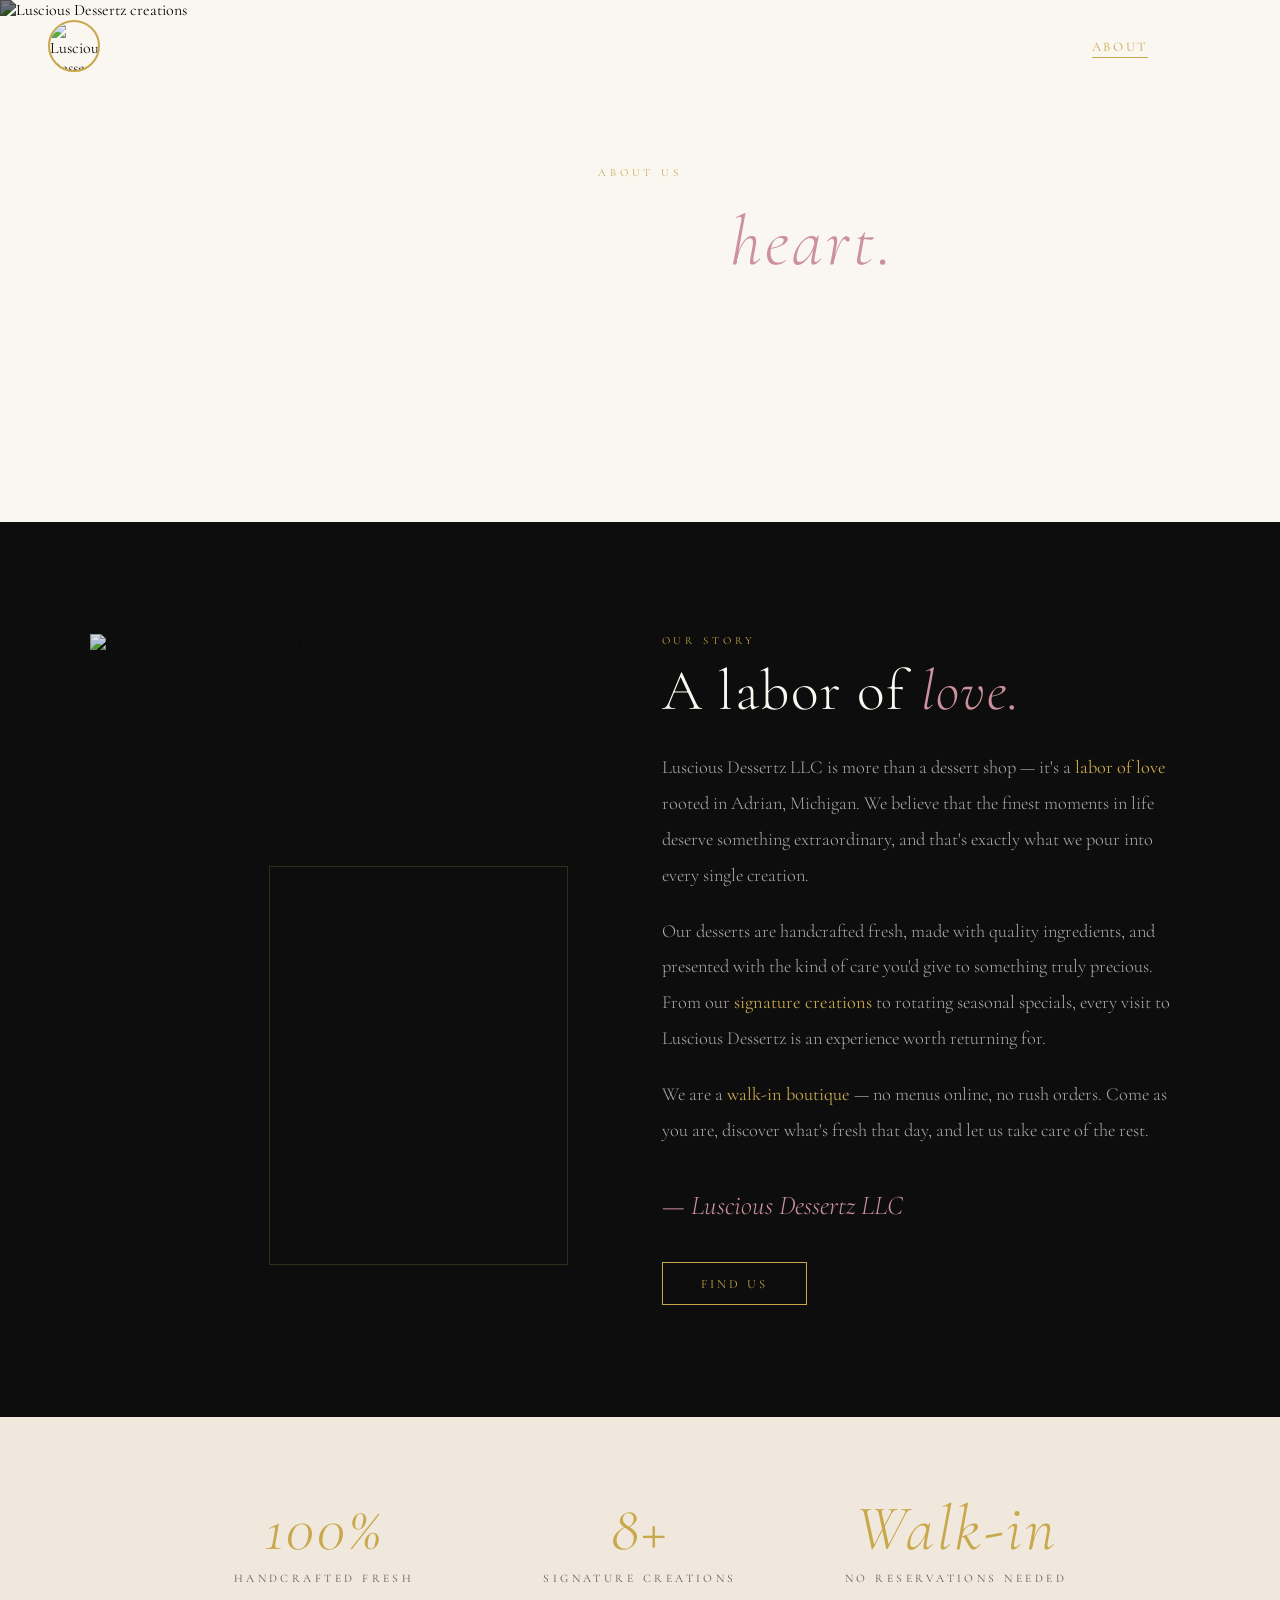
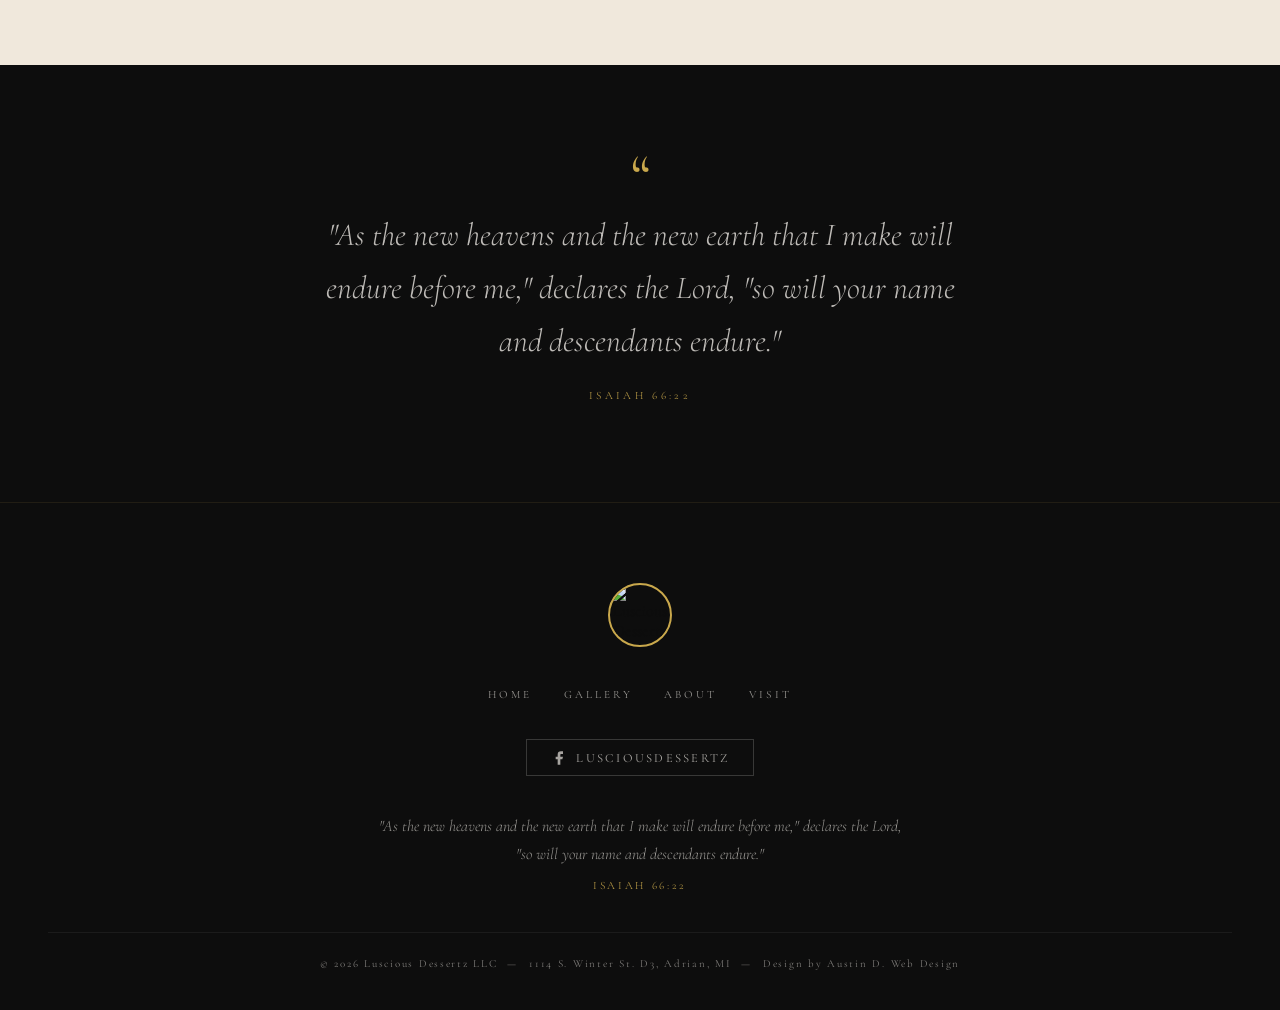
==== about.html @ 0c160906 "4-page site with Higgsfield hero, about photo updates, nav fixes Pages: - index.html: hero, ticker, " ====
<!DOCTYPE html>
<html lang="en">
<head>
  <meta charset="UTF-8" />
  <meta name="viewport" content="width=device-width, initial-scale=1.0" />
  <title>About — Luscious Dessertz LLC</title>
  <meta name="description" content="The story behind Luscious Dessertz LLC — handcrafted desserts made with love in Adrian, Michigan." />
  <link rel="preconnect" href="https://fonts.googleapis.com" />
  <link rel="preconnect" href="https://fonts.gstatic.com" crossorigin />
  <link href="https://fonts.googleapis.com/css2?family=Cormorant+Garamond:ital,wght@0,300;0,400;0,500;0,600;1,300;1,400;1,500&display=swap" rel="stylesheet" />
  <link rel="stylesheet" href="styles.css" />
</head>
<body>

<a class="skip-link" href="#main-content">Skip to main content</a>

<nav id="main-nav">
  <a class="nav-logo" href="index.html">
    <img src="https://i.postimg.cc/fTFck8Pv/9VHvm-SE-Imgur.jpg" alt="Luscious Dessertz logo" />
  </a>
  <ul class="nav-links">
    <li><a href="index.html">Home</a></li>
    <li><a href="gallery.html">Gallery</a></li>
    <li><a href="about.html" aria-current="page">About</a></li>
    <li><a href="visit.html">Visit</a></li>
  </ul>
  <button class="hamburger" id="hamburger" aria-label="Open menu">
    <span></span><span></span><span></span>
  </button>
</nav>

<div class="mobile-menu" id="mobile-menu">
  <a href="index.html" onclick="closeMobile()">Home</a>
  <a href="gallery.html" onclick="closeMobile()">Gallery</a>
  <a href="about.html" aria-current="page" onclick="closeMobile()">About</a>
  <a href="visit.html" onclick="closeMobile()">Visit</a>
</div>

<main id="main-content">

  <!-- About hero banner — social media photo -->
  <div class="about-hero">
    <img src="https://i.postimg.cc/yYjMZt0B/597808410-1660027912041155-8803360308593270931-n.jpg"
         alt="Luscious Dessertz creations" />
    <div class="about-hero-overlay">
      <p class="section-label">About Us</p>
      <h1>Made with <em>heart.</em><br />Served with grace.</h1>
    </div>
  </div>

  <!-- Story section — owner photo in split layout -->
  <section class="about-section">
    <div class="about-inner">
      <div class="about-image-wrap reveal from-left">
        <img src="https://i.postimg.cc/yYjMZt0B/597808410-1660027912041155-8803360308593270931-n.jpg"
             alt="Owner and family at Luscious Dessertz" loading="lazy" />
      </div>
      <div class="about-text reveal from-right">
        <p class="section-label">Our Story</p>
        <h2 class="section-heading">A labor of <em>love.</em></h2>
        <div class="about-body">
          <p>
            Luscious Dessertz LLC is more than a dessert shop —
            it's a <strong>labor of love</strong> rooted in Adrian, Michigan.
            We believe that the finest moments in life deserve something extraordinary,
            and that's exactly what we pour into every single creation.
          </p>
          <p>
            Our desserts are handcrafted fresh, made with quality ingredients,
            and presented with the kind of care you'd give to something truly precious.
            From our <strong>signature creations</strong> to rotating seasonal specials,
            every visit to Luscious Dessertz is an experience worth returning for.
          </p>
          <p>
            We are a <strong>walk-in boutique</strong> — no menus online, no rush orders.
            Come as you are, discover what's fresh that day,
            and let us take care of the rest.
          </p>
        </div>
        <p class="about-signature">— Luscious Dessertz LLC</p>
        <div style="margin-top:2.5rem;" class="reveal reveal-delay-2">
          <a class="btn" href="visit.html">Find Us</a>
        </div>
      </div>
    </div>
  </section>

  <!-- Stats -->
  <section class="about-stats">
    <div class="stats-grid">
      <div class="reveal">
        <div class="stat-number">100%</div>
        <div class="stat-label">Handcrafted Fresh</div>
      </div>
      <div class="reveal reveal-delay-1">
        <div class="stat-number">8+</div>
        <div class="stat-label">Signature Creations</div>
      </div>
      <div class="reveal reveal-delay-2">
        <div class="stat-number">Walk&#8209;in</div>
        <div class="stat-label">No Reservations Needed</div>
      </div>
    </div>
  </section>

  <!-- Bible verse -->
  <section class="about-verse">
    <blockquote class="reveal">
      "As the new heavens and the new earth that I make will endure before me," declares the Lord,
      "so will your name and descendants endure."
      <cite>Isaiah 66:22</cite>
    </blockquote>
  </section>

</main>

<footer>
  <div class="footer-logo">
    <img src="https://i.postimg.cc/fTFck8Pv/9VHvm-SE-Imgur.jpg" alt="Luscious Dessertz" />
  </div>
  <ul class="footer-nav">
    <li><a href="index.html">Home</a></li>
    <li><a href="gallery.html">Gallery</a></li>
    <li><a href="about.html">About</a></li>
    <li><a href="visit.html">Visit</a></li>
  </ul>
  <div class="footer-social">
    <a href="https://facebook.com/lusciousdessertz" target="_blank" rel="noopener">
      <svg width="16" height="16" viewBox="0 0 24 24" fill="currentColor"><path d="M18 2h-3a5 5 0 0 0-5 5v3H7v4h3v8h4v-8h3l1-4h-4V7a1 1 0 0 1 1-1h3z"/></svg>
      lusciousdessertz
    </a>
  </div>
  <blockquote class="footer-verse">
    "As the new heavens and the new earth that I make will endure before me," declares the Lord,
    "so will your name and descendants endure."
    <cite>Isaiah 66:22</cite>
  </blockquote>
  <div class="footer-bottom">
    <span>&copy; 2026 Luscious Dessertz LLC &nbsp;&mdash;&nbsp;</span>
    <span>1114 S. Winter St. D3, Adrian, MI &nbsp;&mdash;&nbsp;</span>
    <span>Design by Austin D. Web Design</span>
  </div>
</footer>

<script>
  const nav = document.getElementById('main-nav');
  window.addEventListener('scroll', () => {
    nav.classList.toggle('scrolled', window.scrollY > 60);
  }, { passive: true });

  const hamburger = document.getElementById('hamburger');
  const mobileMenu = document.getElementById('mobile-menu');
  hamburger.addEventListener('click', () => {
    hamburger.classList.toggle('open');
    mobileMenu.classList.toggle('open');
  });
  function closeMobile() {
    hamburger.classList.remove('open');
    mobileMenu.classList.remove('open');
  }

  const observer = new IntersectionObserver(entries => {
    entries.forEach(e => {
      if (e.isIntersecting) { e.target.classList.add('visible'); observer.unobserve(e.target); }
    });
  }, { threshold: 0.1 });
  document.querySelectorAll('.reveal').forEach(el => observer.observe(el));
</script>
</body>
</html>
---- styles.css ----
/* ─────────────────────────────────────────────────────────────
   Luscious Dessertz LLC — Shared Stylesheet
───────────────────────────────────────────────────────────── */

*, *::before, *::after { box-sizing: border-box; margin: 0; padding: 0; }

:root {
  --pink:  #CC919D;
  --gold:  #C9A84C;
  --black: #0D0D0D;
  --cream: #FAF6F0;
  --cream-dark: #F0E8DC;
  --font: 'Cormorant Garamond', Georgia, serif;
  --ease-out: cubic-bezier(0.16,1,0.3,1);
}

html { scroll-behavior: smooth; }
body { font-family: var(--font); background: var(--cream); color: var(--black); overflow-x: hidden; }
img { display: block; max-width: 100%; }
a { color: inherit; text-decoration: none; }

/* ─── Skip link ─────────────────────────────────────────────── */
.skip-link {
  position: fixed; top: -100%; left: 1rem; z-index: 9999;
  padding: 0.55rem 1.25rem; background: var(--gold); color: var(--black);
  font-size: 0.75rem; letter-spacing: 0.18em; text-transform: uppercase;
  transition: top 200ms var(--ease-out);
}
.skip-link:focus { top: 0.75rem; outline: 2px solid var(--black); outline-offset: 2px; }

/* ─── Focus & accessibility ─────────────────────────────────── */
:focus { outline: none; }
:focus-visible { outline: 2px solid var(--gold); outline-offset: 3px; }
.btn:focus-visible { outline-offset: 4px; }
a, button, .spec-card, .teaser-item, .g-card, .nav-logo { cursor: pointer; }
.btn, a, button { touch-action: manipulation; -webkit-tap-highlight-color: transparent; }

/* ─── Reduced motion ────────────────────────────────────────── */
@media (prefers-reduced-motion: reduce) {
  *, *::before, *::after {
    animation-duration: 0.01ms !important;
    animation-iteration-count: 1 !important;
    transition-duration: 0.01ms !important;
    scroll-behavior: auto !important;
  }
  .hero-bg-img { transform: scale(1); }
  .hero-scroll { opacity: 0.45; animation: none; }
  .scroll-line, .walkin-badge::before { animation: none; opacity: 1; }
  .reveal { opacity: 1 !important; transform: none !important; }
}

/* ─── Nav ───────────────────────────────────────────────────── */
nav {
  position: fixed; top: 0; left: 0; right: 0; z-index: 100;
  display: flex; align-items: center; justify-content: space-between;
  padding: 1.25rem 3rem;
  transition: background 0.5s, backdrop-filter 0.5s, padding 0.4s;
}
nav.scrolled { background: rgba(13,13,13,0.93); backdrop-filter: blur(14px); padding: 0.85rem 3rem; }
.nav-logo img {
  width: 52px; height: 52px; border-radius: 50%;
  border: 2px solid var(--gold); object-fit: cover; transition: transform 0.4s;
}
.nav-logo img:hover { transform: scale(1.06); }
.nav-links { display: flex; gap: 2.5rem; list-style: none; }
.nav-links a {
  font-size: 0.82rem; font-weight: 400; letter-spacing: 0.2em;
  text-transform: uppercase; color: var(--cream); transition: color 0.3s; position: relative;
}
.nav-links a::after {
  content: ''; position: absolute; bottom: -3px; left: 0; right: 0;
  height: 1px; background: var(--gold); transform: scaleX(0); transition: transform 0.3s;
}
.nav-links a:hover,
.nav-links a[aria-current="page"] { color: var(--gold); }
.nav-links a:hover::after,
.nav-links a[aria-current="page"]::after { transform: scaleX(1); }

.hamburger {
  display: none; flex-direction: column; gap: 5px;
  cursor: pointer; background: none; border: none; padding: 4px;
}
.hamburger span {
  display: block; width: 26px; height: 1.5px; background: var(--cream);
  transition: transform 0.35s, opacity 0.35s;
}
.hamburger.open span:nth-child(1) { transform: translateY(6.5px) rotate(45deg); }
.hamburger.open span:nth-child(2) { opacity: 0; }
.hamburger.open span:nth-child(3) { transform: translateY(-6.5px) rotate(-45deg); }

.mobile-menu {
  display: none; position: fixed; inset: 0; z-index: 99;
  background: rgba(13,13,13,0.97);
  flex-direction: column; align-items: center; justify-content: center; gap: 2.5rem;
}
.mobile-menu.open { display: flex; }
.mobile-menu a {
  font-size: 2.2rem; font-weight: 300; letter-spacing: 0.12em;
  color: var(--cream); transition: color 0.3s;
}
.mobile-menu a:hover,
.mobile-menu a[aria-current="page"] { color: var(--gold); }

/* ─── Buttons ───────────────────────────────────────────────── */
.btn {
  display: inline-block; padding: 0.8rem 2.4rem;
  font-family: var(--font); font-size: 0.78rem; font-weight: 400;
  letter-spacing: 0.24em; text-transform: uppercase;
  border: 1px solid var(--gold); color: var(--gold); background: transparent;
  cursor: pointer; transition: background 200ms var(--ease-out), color 200ms var(--ease-out);
}
.btn:hover { background: var(--gold); color: var(--black); }
.btn:active { transform: scale(0.98); }
.btn-filled { background: var(--gold); color: var(--black); }
.btn-filled:hover { background: transparent; color: var(--gold); }

/* ─── Section base ──────────────────────────────────────────── */
.section-label {
  font-size: 0.68rem; letter-spacing: 0.36em; text-transform: uppercase;
  color: var(--gold); margin-bottom: 0.8rem;
}
.section-heading {
  font-size: clamp(2.4rem, 4.5vw, 4rem); font-weight: 300;
  line-height: 1.08; letter-spacing: 0.03em;
}
.section-heading em { font-style: italic; color: var(--pink); }

/* ─── Reveal animations ─────────────────────────────────────── */
.reveal {
  opacity: 0; transform: translateY(50px);
  transition: opacity 0.95s var(--ease-out), transform 0.95s var(--ease-out);
}
.reveal.from-left  { transform: translateX(-60px); }
.reveal.from-right { transform: translateX(60px); }
.reveal.visible { opacity: 1; transform: translate(0); }
.reveal-delay-1 { transition-delay: 0.1s; }
.reveal-delay-2 { transition-delay: 0.22s; }
.reveal-delay-3 { transition-delay: 0.36s; }
.reveal-delay-4 { transition-delay: 0.5s; }

/* ─── Inner page header ─────────────────────────────────────── */
.page-header {
  padding: 10rem 3rem 5rem; background: var(--black); text-align: center;
}
.page-header .section-heading { color: var(--cream); }

/* ═══════════════════════════════════════════════════════════════
   INDEX — Hero
═══════════════════════════════════════════════════════════════ */
#hero {
  position: relative; height: 100vh; min-height: 680px;
  display: flex; align-items: flex-end; overflow: hidden;
}
.hero-bg-img {
  position: absolute; inset: 0; width: 100%; height: 100%;
  object-fit: cover; object-position: center;
  transform: scale(1.06);
  animation: heroZoom 20s ease-in-out infinite alternate;
}
@keyframes heroZoom { from { transform: scale(1.06); } to { transform: scale(1.13); } }
.hero-overlay {
  position: absolute; inset: 0;
  background: linear-gradient(to bottom,
    rgba(13,13,13,0.45) 0%,
    rgba(13,13,13,0.15) 35%,
    rgba(13,13,13,0.72) 78%,
    rgba(13,13,13,0.9) 100%);
}
.hero-content {
  position: relative; z-index: 2;
  padding: 0 3rem 5rem;
  display: flex; flex-direction: column; gap: 0.6rem;
}
.hero-title {
  font-size: clamp(3rem, 6vw, 5.5rem); font-weight: 300;
  font-style: italic; line-height: 1.0; color: var(--gold); letter-spacing: 0.04em;
  opacity: 0; transform: translateY(24px);
  transition: opacity 1.1s ease 0.5s, transform 1.1s var(--ease-out) 0.5s;
}
.hero-title.visible { opacity: 1; transform: translateY(0); }
.hero-tagline {
  font-size: clamp(0.85rem, 1.5vw, 1.05rem); font-weight: 300;
  font-style: italic; color: rgba(250,246,240,0.65); letter-spacing: 0.12em;
  opacity: 0; transform: translateY(12px);
  transition: opacity 1s ease 0.85s, transform 1s ease 0.85s;
}
.hero-tagline.visible { opacity: 1; transform: translateY(0); }
.hero-scroll {
  position: absolute; bottom: 2.5rem; left: 50%; transform: translateX(-50%);
  display: flex; flex-direction: column; align-items: center; gap: 0.5rem;
  opacity: 0; animation: fadeInScroll 1s ease 1.6s forwards; z-index: 2;
}
@keyframes fadeInScroll { to { opacity: 0.45; } }
.hero-scroll span {
  font-size: 0.6rem; letter-spacing: 0.32em; text-transform: uppercase; color: var(--cream);
}
.scroll-line {
  width: 1px; height: 44px;
  background: linear-gradient(to bottom, var(--gold), transparent);
  animation: scrollPulse 2s ease-in-out infinite;
}
@keyframes scrollPulse { 0%,100% { opacity: 0.4; transform: scaleY(1); } 50% { opacity: 1; transform: scaleY(1.15); } }

/* ─── Ticker ────────────────────────────────────────────────── */
.ticker { background: var(--gold); padding: 0.62rem 0; overflow: hidden; white-space: nowrap; }
.ticker-inner { display: inline-flex; animation: ticker 26s linear infinite; }
.ticker-inner span {
  font-size: 0.67rem; font-weight: 400; letter-spacing: 0.28em;
  text-transform: uppercase; color: var(--black); padding: 0 2.5rem;
}
.ticker-dot { padding: 0 0.2rem !important; color: rgba(13,13,13,0.35) !important; }
@keyframes ticker { from { transform: translateX(0); } to { transform: translateX(-50%); } }

/* ─── Intro strip ───────────────────────────────────────────── */
.intro-strip {
  background: var(--black); padding: 7rem 3rem;
  display: grid; grid-template-columns: 1fr 1fr; gap: 6rem; align-items: center;
}
.intro-text .section-heading { color: var(--cream); }
.intro-body {
  font-size: 1.2rem; font-weight: 300; line-height: 1.9;
  color: rgba(250,246,240,0.68); margin-top: 1.5rem;
}
.intro-body strong { color: var(--gold); font-weight: 400; }
.intro-image-wrap { position: relative; }
.intro-image-wrap::before {
  content: ''; position: absolute; inset: -14px -14px 14px 14px;
  border: 1px solid rgba(201,168,76,0.22); pointer-events: none; z-index: 0;
}
.intro-image-wrap img {
  position: relative; z-index: 1; width: 100%; aspect-ratio: 4/5;
  object-fit: cover; filter: brightness(0.9) saturate(1.1);
}

/* ─── Pull quote ────────────────────────────────────────────── */
.pull-quote { background: var(--cream-dark); padding: 6rem 3rem; text-align: center; }
.pull-quote blockquote {
  max-width: 760px; margin: 0 auto;
  font-size: clamp(1.6rem, 3.2vw, 2.6rem); font-weight: 300;
  font-style: italic; line-height: 1.5; color: var(--black); letter-spacing: 0.02em;
}
.pull-quote blockquote::before {
  content: '\201C'; display: block; font-size: 4.5rem; line-height: 0.6;
  color: var(--gold); margin-bottom: 1rem; font-style: normal;
}
.pull-quote cite {
  display: block; margin-top: 1.5rem; font-style: normal;
  font-size: 0.7rem; letter-spacing: 0.3em; text-transform: uppercase; color: var(--gold);
}

/* ─── Specialties ───────────────────────────────────────────── */
.specialties { padding: 7rem 3rem; background: var(--cream); }
.specialties-header {
  display: flex; align-items: flex-end; justify-content: space-between;
  margin-bottom: 4rem; flex-wrap: wrap; gap: 1rem;
}
.specialties-grid { display: grid; grid-template-columns: repeat(4, 1fr); gap: 1.5rem; }
.spec-card { position: relative; overflow: hidden; cursor: pointer; display: block; }
.spec-card img {
  width: 100%; aspect-ratio: 3/4; object-fit: cover; display: block;
  transition: transform 0.85s var(--ease-out), filter 0.5s;
  filter: brightness(0.92);
}
.spec-card:hover img { transform: scale(1.07); filter: brightness(1); }
.spec-card-label {
  position: absolute; bottom: 0; left: 0; right: 0;
  padding: 2.75rem 1.25rem 1.25rem;
  background: linear-gradient(to top, rgba(13,13,13,0.88) 0%, transparent 100%);
}
.spec-card-name {
  font-size: 1.05rem; font-weight: 400; font-style: italic;
  color: var(--cream); letter-spacing: 0.04em;
}

/* ─── Gallery Teaser ────────────────────────────────────────── */
.gallery-teaser { padding: 7rem 0; background: var(--black); overflow: hidden; }
.gallery-teaser-header {
  padding: 0 3rem; display: flex; align-items: flex-end;
  justify-content: space-between; margin-bottom: 3.5rem; flex-wrap: wrap; gap: 1rem;
}
.gallery-teaser-header .section-heading { color: var(--cream); }
.gallery-teaser-scroll {
  display: flex; gap: 1rem; padding: 0 3rem;
  overflow-x: auto; scrollbar-width: none; -ms-overflow-style: none;
}
.gallery-teaser-scroll::-webkit-scrollbar { display: none; }
.teaser-item { flex: 0 0 auto; width: 340px; overflow: hidden; position: relative; display: block; }
.teaser-item img {
  width: 100%; height: 420px; object-fit: cover; display: block;
  transition: transform 0.85s var(--ease-out);
}
.teaser-item:hover img { transform: scale(1.05); }
.teaser-item-caption {
  position: absolute; bottom: 0; left: 0; right: 0;
  padding: 2rem 1.25rem 1.1rem;
  background: linear-gradient(to top, rgba(13,13,13,0.78) 0%, transparent 100%);
}
.teaser-item-caption span {
  font-size: 0.82rem; font-style: italic; color: rgba(250,246,240,0.88); letter-spacing: 0.06em;
}

/* ─── Reviews ───────────────────────────────────────────────── */
.reviews { padding: 7rem 3rem; background: var(--black); }
.reviews-header { margin-bottom: 4rem; }
.reviews-header .section-heading { color: var(--cream); }
.reviews-grid { display: grid; grid-template-columns: repeat(3,1fr); gap: 1.5rem; }
.review-card {
  background: rgba(250,246,240,0.04); border: 1px solid rgba(201,168,76,0.15);
  padding: 2.5rem 2rem; display: flex; flex-direction: column; gap: 1.25rem;
}
.review-stars { color: var(--gold); font-size: 0.85rem; letter-spacing: 0.22em; }
.review-text {
  font-size: 1.1rem; font-weight: 300; font-style: italic;
  line-height: 1.85; color: rgba(250,246,240,0.78); flex: 1;
}
.review-author {
  font-size: 0.7rem; letter-spacing: 0.28em; text-transform: uppercase;
  color: var(--gold); padding-top: 0.5rem; border-top: 1px solid rgba(201,168,76,0.2);
}

/* ─── Info band ─────────────────────────────────────────────── */
.info-band {
  background: var(--black); border-top: 1px solid rgba(201,168,76,0.12);
  padding: 5rem 3rem; display: grid; grid-template-columns: repeat(3,1fr); gap: 3rem; text-align: center;
}
.info-cell { display: flex; flex-direction: column; align-items: center; gap: 1rem; }
.info-icon {
  width: 48px; height: 48px; border: 1px solid rgba(201,168,76,0.32); border-radius: 50%;
  display: flex; align-items: center; justify-content: center;
}
.info-icon svg { width: 20px; height: 20px; stroke: var(--gold); fill: none; stroke-width: 1.5; }
.info-cell-title { font-size: 0.68rem; letter-spacing: 0.32em; text-transform: uppercase; color: var(--gold); }
.info-cell-body { font-size: 1.1rem; font-weight: 300; line-height: 1.7; color: var(--cream); }
.info-cell-body a { color: var(--pink); transition: color 0.3s; }
.info-cell-body a:hover { color: var(--gold); }
.info-cell-body em { font-size: 0.9em; color: rgba(250,246,240,0.55); }

/* ═══════════════════════════════════════════════════════════════
   GALLERY PAGE
═══════════════════════════════════════════════════════════════ */
.gallery-section { padding: 4rem 3rem 8rem; background: var(--cream); }
.gallery-grid { columns: 3; column-gap: 1.25rem; }
.gallery-grid .g-card {
  break-inside: avoid; margin-bottom: 1.25rem; overflow: hidden; position: relative; cursor: zoom-in;
}
.gallery-grid .g-card img {
  width: 100%; display: block;
  transition: transform 0.7s var(--ease-out), filter 0.5s;
  filter: brightness(0.95) saturate(1.05);
}
.gallery-grid .g-card:hover img { transform: scale(1.04); filter: brightness(1) saturate(1.1); }
.gallery-caption-overlay {
  position: absolute; bottom: 0; left: 0; right: 0;
  padding: 2rem 1.25rem 1.1rem;
  background: linear-gradient(to top, rgba(13,13,13,0.8) 0%, transparent 100%);
  opacity: 0; transition: opacity 0.4s;
}
.g-card:hover .gallery-caption-overlay { opacity: 1; }
.gallery-caption-overlay span {
  font-size: 0.82rem; font-style: italic; letter-spacing: 0.08em; color: var(--cream);
}
.lightbox {
  display: none; position: fixed; inset: 0; z-index: 200;
  background: rgba(13,13,13,0.96); align-items: center; justify-content: center; cursor: zoom-out;
}
.lightbox.open { display: flex; }
.lightbox img { max-width: 90vw; max-height: 90vh; object-fit: contain; border: 1px solid rgba(201,168,76,0.2); }
.lightbox-close {
  position: absolute; top: 1.5rem; right: 2rem; font-size: 2rem;
  color: var(--cream); background: none; border: none; cursor: pointer;
  opacity: 0.55; transition: opacity 0.3s, color 0.3s;
}
.lightbox-close:hover { opacity: 1; color: var(--gold); }

/* ═══════════════════════════════════════════════════════════════
   ABOUT PAGE
═══════════════════════════════════════════════════════════════ */
.about-hero { position: relative; height: 58vh; min-height: 400px; overflow: hidden; }
.about-hero img { width: 100%; height: 100%; object-fit: cover; object-position: center 40%; filter: brightness(0.48); }
.about-hero-overlay {
  position: absolute; inset: 0;
  display: flex; flex-direction: column; align-items: center; justify-content: center;
  text-align: center; gap: 0.75rem;
}
.about-hero-overlay .section-label { color: var(--gold); }
.about-hero-overlay h1 {
  font-size: clamp(2.8rem, 5.5vw, 5.5rem); font-weight: 300;
  color: var(--cream); letter-spacing: 0.05em; line-height: 1.08;
}
.about-hero-overlay h1 em { font-style: italic; color: var(--pink); }

.about-section { background: var(--black); padding: 7rem 3rem; }
.about-inner {
  max-width: 1100px; margin: 0 auto;
  display: grid; grid-template-columns: 1fr 1.15fr; gap: 7rem; align-items: start;
}
.about-image-wrap { position: relative; }
.about-image-wrap::after {
  content: ''; position: absolute; bottom: -18px; right: -18px;
  width: 65%; height: 65%; border: 1px solid rgba(201,168,76,0.2); pointer-events: none;
}
.about-image-wrap img { width: 100%; aspect-ratio: 3/4; object-fit: cover; filter: brightness(0.88) saturate(1.05); }
.about-text .section-heading { color: var(--cream); }
.about-body {
  font-size: 1.15rem; font-weight: 300; line-height: 1.95;
  color: rgba(250,246,240,0.68); margin-top: 1.75rem;
}
.about-body p + p { margin-top: 1.25rem; }
.about-body strong { color: var(--gold); font-weight: 400; }
.about-signature { margin-top: 2.5rem; font-size: 1.7rem; font-style: italic; font-weight: 300; color: var(--pink); }

.about-stats { background: var(--cream-dark); padding: 5rem 3rem; }
.stats-grid {
  max-width: 900px; margin: 0 auto;
  display: grid; grid-template-columns: repeat(3, 1fr); gap: 3rem; text-align: center;
}
.stat-number {
  font-size: clamp(2.5rem, 5vw, 4.5rem); font-weight: 300; font-style: italic;
  color: var(--gold); line-height: 1; letter-spacing: 0.04em;
}
.stat-label {
  font-size: 0.72rem; letter-spacing: 0.3em; text-transform: uppercase;
  color: rgba(13,13,13,0.65); margin-top: 0.6rem;
}

.about-verse { background: var(--black); padding: 6rem 3rem; text-align: center; }
.about-verse blockquote {
  max-width: 660px; margin: 0 auto;
  font-size: clamp(1.3rem, 2.6vw, 2rem); font-weight: 300;
  font-style: italic; line-height: 1.65; color: rgba(250,246,240,0.75);
}
.about-verse blockquote::before {
  content: '\201C'; display: block; font-size: 4rem; line-height: 0.5;
  color: var(--gold); margin-bottom: 1rem; font-style: normal;
}
.about-verse cite {
  display: block; margin-top: 1.25rem; font-style: normal;
  font-size: 0.7rem; letter-spacing: 0.3em; text-transform: uppercase; color: var(--gold);
}

/* ═══════════════════════════════════════════════════════════════
   VISIT PAGE
═══════════════════════════════════════════════════════════════ */
.visit-hero {
  position: relative; min-height: 42vh; background: var(--black);
  display: flex; flex-direction: column; justify-content: flex-end;
  padding: 10rem 3rem 4rem; overflow: hidden;
}
.visit-hero::before {
  content: ''; position: absolute; inset: 0;
  background: radial-gradient(ellipse at 30% 60%, rgba(201,168,76,0.07) 0%, transparent 65%);
}
.visit-hero .section-label { color: var(--gold); position: relative; }
.visit-hero .section-heading { color: var(--cream); position: relative; }

.visit-map-section { display: grid; grid-template-columns: 1fr 1fr; min-height: 600px; }
.visit-map { position: relative; overflow: hidden; background: #111; }
.visit-map iframe { width: 100%; height: 100%; border: none; filter: grayscale(0.25) contrast(1.05); min-height: 500px; }
.visit-details {
  background: var(--cream-dark); padding: 5rem 4.5rem;
  display: flex; flex-direction: column; justify-content: center; gap: 2.75rem;
}
.visit-detail { display: flex; flex-direction: column; gap: 0.4rem; }
.visit-detail-label { font-size: 0.65rem; letter-spacing: 0.32em; text-transform: uppercase; color: var(--gold); }
.visit-detail-value { font-size: 1.15rem; font-weight: 300; color: var(--black); line-height: 1.65; }
.visit-detail-value a { color: var(--pink); transition: color 0.3s; }
.visit-detail-value a:hover { color: var(--gold); }

.walkin-badge {
  display: inline-flex; align-items: center; gap: 0.65rem;
  padding: 0.7rem 1.5rem; border: 1px solid rgba(204,145,157,0.5);
  font-size: 0.72rem; letter-spacing: 0.2em; text-transform: uppercase;
  color: var(--pink); width: fit-content;
}
.walkin-badge::before {
  content: ''; width: 6px; height: 6px; border-radius: 50%;
  background: var(--pink); animation: blink 2s ease-in-out infinite;
}
@keyframes blink { 0%,100% { opacity: 1; } 50% { opacity: 0.2; } }

.visit-hours-section { background: var(--black); padding: 5rem 3rem; }
.visit-hours-inner { max-width: 900px; margin: 0 auto; }
.hours-header { margin-bottom: 3rem; }
.hours-header .section-heading { color: var(--cream); }
.hours-table { width: 100%; border-collapse: collapse; }
.hours-table tr { border-bottom: 1px solid rgba(201,168,76,0.1); }
.hours-table tr:last-child { border-bottom: none; }
.hours-table td { padding: 1.1rem 0; font-size: 1.1rem; font-weight: 300; color: rgba(250,246,240,0.72); }
.hours-table td:last-child { text-align: right; color: var(--gold); }
.hours-table .hours-closed td { color: rgba(250,246,240,0.3); }
.hours-table .hours-closed td:last-child { color: rgba(250,246,240,0.3); }

/* ═══════════════════════════════════════════════════════════════
   FOOTER
═══════════════════════════════════════════════════════════════ */
footer {
  background: var(--black); border-top: 1px solid rgba(201,168,76,0.1);
  padding: 5rem 3rem 2.5rem;
  display: flex; flex-direction: column; align-items: center; gap: 2.25rem; text-align: center;
}
.footer-logo img { width: 64px; height: 64px; border-radius: 50%; border: 2px solid var(--gold); object-fit: cover; }
.footer-nav { display: flex; gap: 2rem; list-style: none; flex-wrap: wrap; justify-content: center; }
.footer-nav a { font-size: 0.7rem; letter-spacing: 0.26em; text-transform: uppercase; color: rgba(250,246,240,0.58); transition: color 0.3s; }
.footer-nav a:hover { color: var(--gold); }
.footer-verse { max-width: 540px; font-size: 1rem; font-style: italic; font-weight: 300; line-height: 1.75; color: rgba(250,246,240,0.58); }
.footer-verse cite { display: block; margin-top: 0.5rem; font-style: normal; font-size: 0.7rem; letter-spacing: 0.24em; text-transform: uppercase; color: var(--gold); }
.footer-social a {
  display: inline-flex; align-items: center; gap: 0.6rem;
  font-size: 0.78rem; letter-spacing: 0.18em; text-transform: uppercase;
  color: rgba(250,246,240,0.65); border: 1px solid rgba(250,246,240,0.18);
  padding: 0.6rem 1.5rem; transition: color 0.3s, border-color 0.3s;
}
.footer-social a:hover { color: var(--gold); border-color: var(--gold); }
.footer-bottom {
  width: 100%; display: flex; align-items: center; justify-content: center;
  padding-top: 1.5rem; border-top: 1px solid rgba(250,246,240,0.06);
  font-size: 0.68rem; letter-spacing: 0.16em; color: rgba(250,246,240,0.48);
  flex-wrap: wrap; gap: 0.4rem;
}
.footer-bottom a { color: var(--gold); transition: opacity 0.3s; }
.footer-bottom a:hover { opacity: 0.7; }

/* ═══════════════════════════════════════════════════════════════
   RESPONSIVE
═══════════════════════════════════════════════════════════════ */
@media (max-width: 900px) {
  nav { padding: 1rem 1.5rem; }
  nav.scrolled { padding: 0.7rem 1.5rem; }
  .nav-links { display: none; }
  .hamburger { display: flex; }
  .hero-content { padding: 0 1.5rem 4.5rem; }
  .intro-strip { grid-template-columns: 1fr; padding: 5rem 1.5rem; gap: 3rem; }
  .intro-image-wrap { order: -1; }
  .intro-image-wrap::before { display: none; }
  .pull-quote { padding: 4.5rem 1.5rem; }
  .specialties { padding: 5rem 1.5rem; }
  .specialties-grid { grid-template-columns: repeat(2, 1fr); gap: 1rem; }
  .gallery-teaser { padding: 5rem 0; }
  .gallery-teaser-header { padding: 0 1.5rem; }
  .gallery-teaser-scroll { padding: 0 1.5rem; }
  .teaser-item { width: 260px; }
  .teaser-item img { height: 320px; }
  .reviews { padding: 5rem 1.5rem; }
  .reviews-grid { grid-template-columns: 1fr; gap: 1.25rem; }
  .info-band { grid-template-columns: 1fr; padding: 4rem 1.5rem; gap: 2.5rem; }
  .page-header { padding: 8rem 1.5rem 4rem; }
  .gallery-section { padding: 3rem 1.5rem 5rem; }
  .gallery-grid { columns: 2; }
  .about-hero { height: 44vh; }
  .about-section { padding: 5rem 1.5rem; }
  .about-inner { grid-template-columns: 1fr; gap: 3rem; }
  .about-image-wrap::after { display: none; }
  .about-stats { padding: 4rem 1.5rem; }
  .stats-grid { grid-template-columns: 1fr; gap: 2.5rem; }
  .about-verse { padding: 5rem 1.5rem; }
  .visit-hero { padding: 8rem 1.5rem 3.5rem; }
  .visit-map-section { grid-template-columns: 1fr; }
  .visit-map { min-height: 360px; }
  .visit-details { padding: 3.5rem 1.5rem; }
  .visit-hours-section { padding: 4rem 1.5rem; }
  footer { padding: 4rem 1.5rem 2rem; }
}

@media (max-width: 540px) {
  .specialties-grid { grid-template-columns: repeat(2, 1fr); }
  .gallery-grid { columns: 1; }
  .stats-grid { grid-template-columns: 1fr; }
}
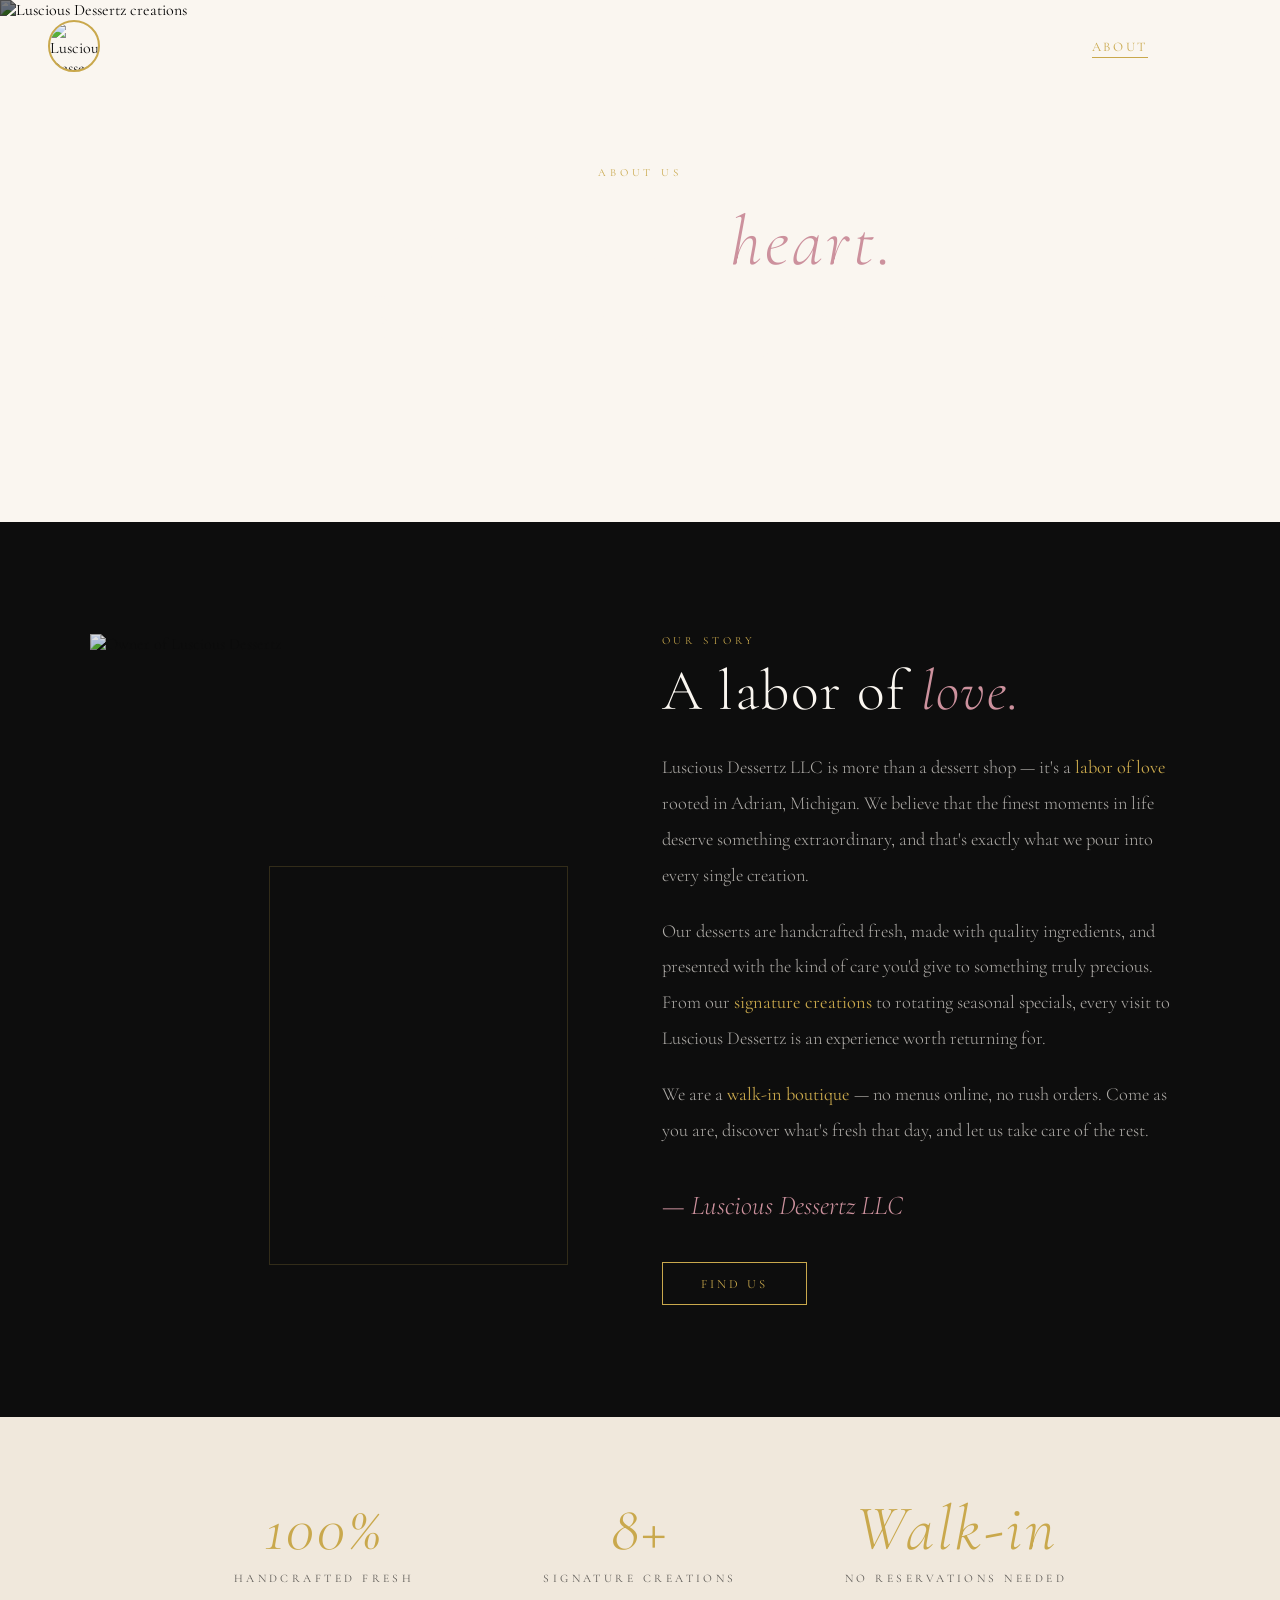
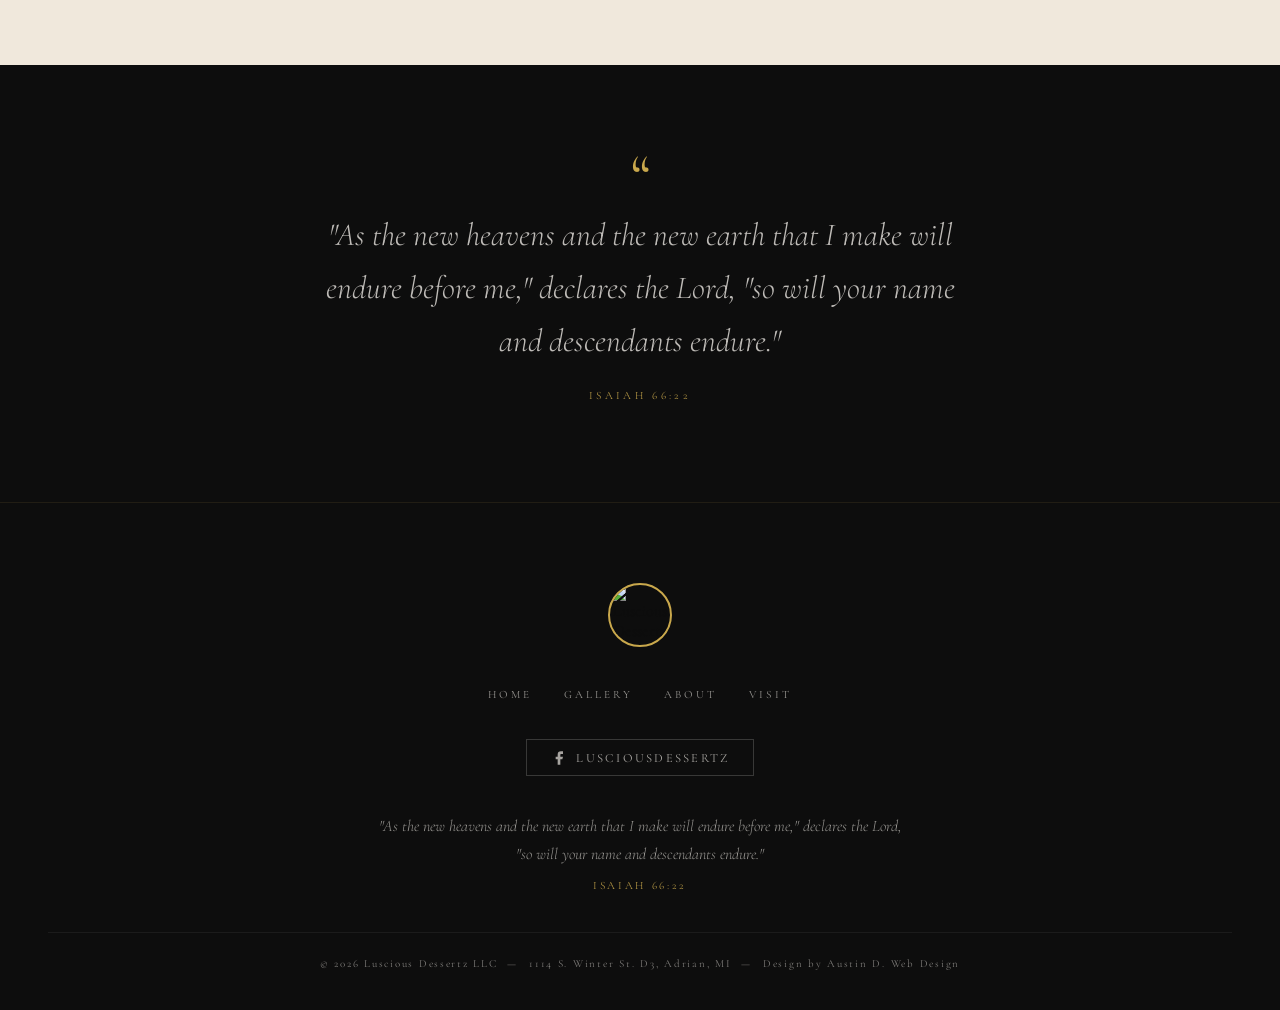
==== commit 04c2932f: "Add sister photo to About page split layout Co-Authored-By: Claude Sonnet 4.6 <noreply@anthropic.com" ====
--- a/about.html
+++ b/about.html
@@ -52,8 +52,8 @@
   <section class="about-section">
     <div class="about-inner">
       <div class="about-image-wrap reveal from-left">
-        <img src="https://i.postimg.cc/yYjMZt0B/597808410-1660027912041155-8803360308593270931-n.jpg"
-             alt="Owner and family at Luscious Dessertz" loading="lazy" />
+        <img src="https://i.postimg.cc/HkgX9rmD/0F63870B-0254-452F-8869-BD000958E321.png"
+             alt="Owner of Luscious Dessertz" loading="lazy" />
       </div>
       <div class="about-text reveal from-right">
         <p class="section-label">Our Story</p>
